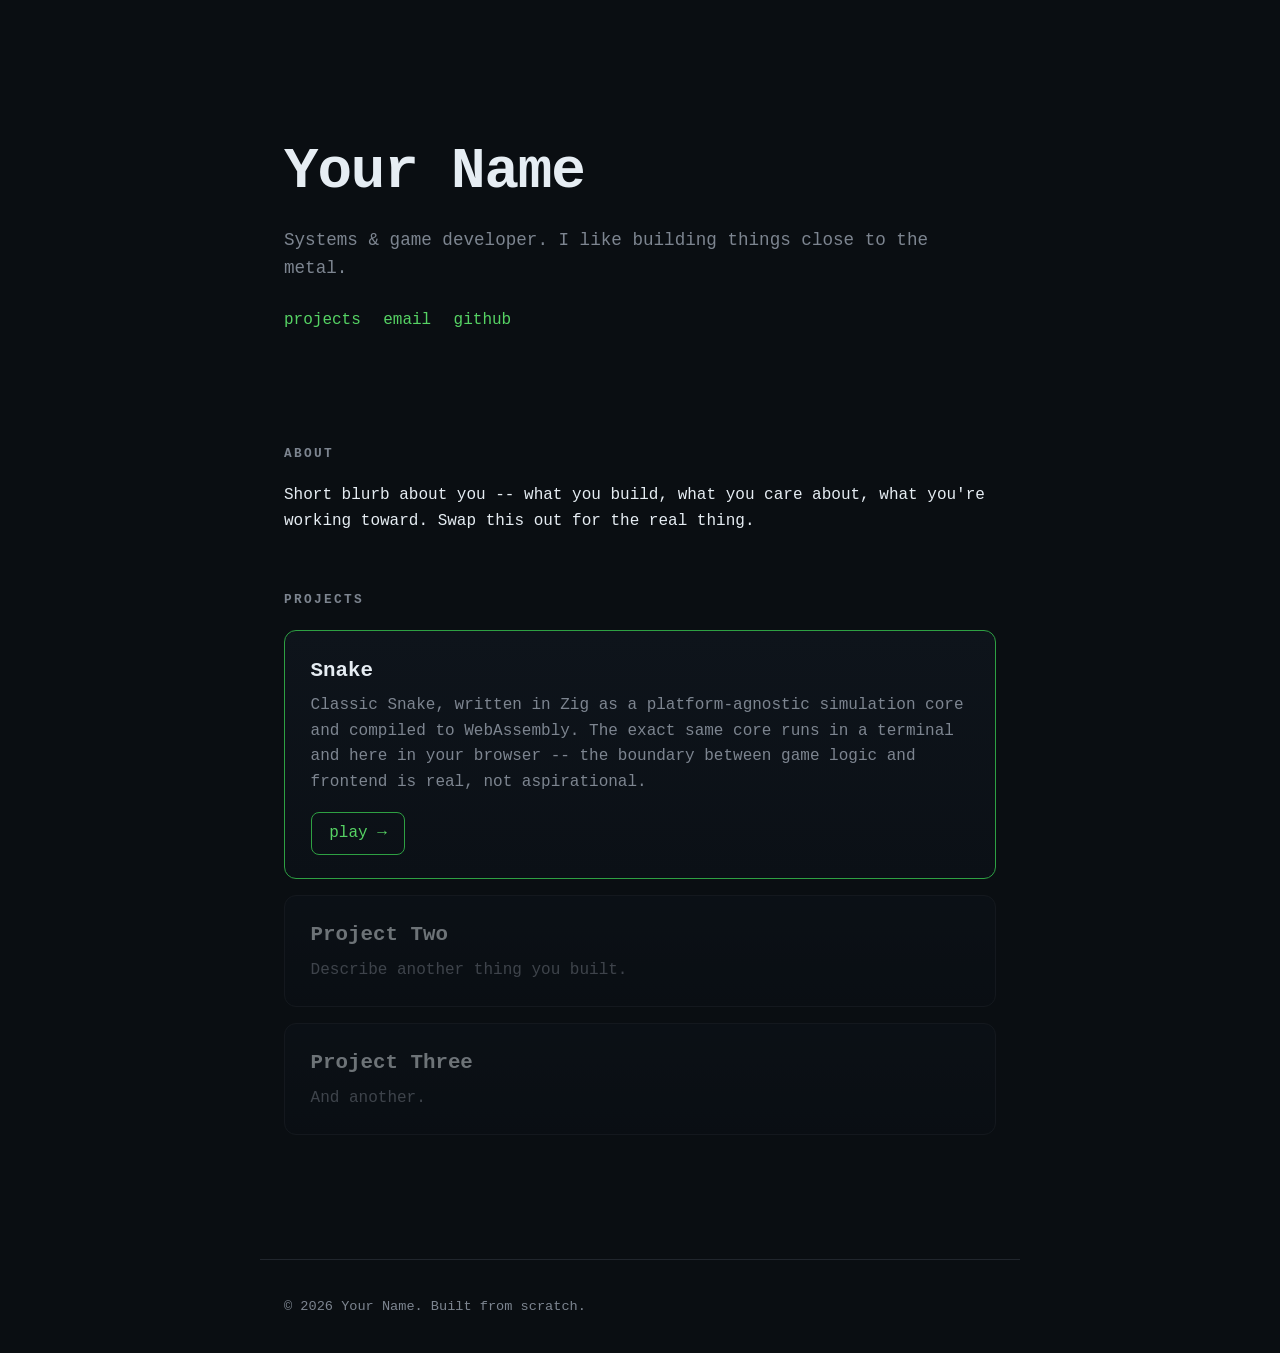
==== web/index.html @ ffa2e4fa "feat(http) built an http server to the web frontend and wasm game" ====
<!doctype html>
<html lang="en">
  <head>
    <meta charset="utf-8" />
    <meta name="viewport" content="width=device-width, initial-scale=1" />
    <title>Your Name -- Portfolio</title>
    <link rel="stylesheet" href="style.css" />
  </head>
  <body>
    <!-- PLACEHOLDER: replace name, tagline, and links with your own. -->
    <header class="hero">
      <h1>Your Name</h1>
      <p class="tagline">
        Systems &amp; game developer. I like building things close to the metal.
      </p>
      <nav class="links">
        <a href="#projects">projects</a>
        <a href="mailto:j.risse14@gmail.com">email</a>
        <a href="https://github.com/ree-see">github</a>
      </nav>
    </header>

    <main>
      <section id="about">
        <h2>about</h2>
        <!-- PLACEHOLDER: your bio. -->
        <p>
          Short blurb about you -- what you build, what you care about, what
          you're working toward. Swap this out for the real thing.
        </p>
      </section>

      <section id="projects">
        <h2>projects</h2>

        <!-- Real project: the Snake game you built. -->
        <article class="project featured">
          <div class="project-text">
            <h3>Snake</h3>
            <p>
              Classic Snake, written in Zig as a platform-agnostic simulation
              core and compiled to WebAssembly. The exact same core runs in a
              terminal and here in your browser -- the boundary between game
              logic and frontend is real, not aspirational.
            </p>
            <a class="play-btn" href="snake.html">play &rarr;</a>
          </div>
        </article>

        <!-- PLACEHOLDER project cards. -->
        <article class="project placeholder">
          <h3>Project Two</h3>
          <p>Describe another thing you built.</p>
        </article>
        <article class="project placeholder">
          <h3>Project Three</h3>
          <p>And another.</p>
        </article>
      </section>
    </main>

    <footer>&copy; <span>2026</span> Your Name. Built from scratch.</footer>
  </body>
</html>
---- web/style.css ----
:root {
  --bg: #0a0e12;
  --panel: #0d1117;
  --ink: #e6edf3;
  --muted: #7d8590;
  --accent: #56d364;
  --accent-dim: #2ea043;
  --danger: #f85149;
  --border: #21262d;
  --mono: "SF Mono", ui-monospace, "Cascadia Code", Menlo, Consolas, monospace;
}

* {
  box-sizing: border-box;
  margin: 0;
  padding: 0;
}

body {
  background: var(--bg);
  color: var(--ink);
  font-family: var(--mono);
  line-height: 1.6;
  -webkit-font-smoothing: antialiased;
}

a {
  color: var(--accent);
  text-decoration: none;
}
a:hover {
  text-decoration: underline;
}

kbd {
  font-family: var(--mono);
  background: #161b22;
  border: 1px solid #30363d;
  border-bottom-width: 2px;
  border-radius: 5px;
  padding: 1px 6px;
  font-size: 0.85em;
  margin: 0 1px;
}

/* ---- landing page ---- */
.hero {
  max-width: 760px;
  margin: 0 auto;
  padding: 14vh 24px 6vh;
}
.hero h1 {
  font-size: clamp(2.4rem, 7vw, 3.6rem);
  letter-spacing: -0.02em;
}
.tagline {
  color: var(--muted);
  font-size: 1.1rem;
  margin-top: 0.5rem;
}
.links {
  margin-top: 1.6rem;
  display: flex;
  gap: 1.4rem;
  flex-wrap: wrap;
}

main {
  max-width: 760px;
  margin: 0 auto;
  padding: 0 24px 12vh;
}
section {
  margin-top: 3.5rem;
}
h2 {
  font-size: 0.8rem;
  text-transform: uppercase;
  letter-spacing: 0.18em;
  color: var(--muted);
  margin-bottom: 1.2rem;
}

.project {
  border: 1px solid var(--border);
  border-radius: 12px;
  padding: 1.4rem 1.6rem;
  margin-bottom: 1rem;
  background: linear-gradient(180deg, #0e141b, #0b1016);
}
.project h3 {
  font-size: 1.3rem;
  margin-bottom: 0.4rem;
}
.project p {
  color: var(--muted);
}
.project.featured {
  border-color: var(--accent-dim);
}
.play-btn {
  display: inline-block;
  margin-top: 1rem;
  padding: 0.5rem 1.1rem;
  border: 1px solid var(--accent-dim);
  border-radius: 8px;
  color: var(--accent);
}
.play-btn:hover {
  background: var(--accent-dim);
  color: #04130a;
  text-decoration: none;
}
.project.placeholder {
  opacity: 0.45;
}

footer {
  max-width: 760px;
  margin: 0 auto;
  padding: 4vh 24px;
  color: var(--muted);
  border-top: 1px solid var(--border);
  font-size: 0.85rem;
}

/* ---- game page ---- */
.game-page {
  display: flex;
  flex-direction: column;
  min-height: 100vh;
}
.topbar {
  display: flex;
  justify-content: space-between;
  align-items: center;
  padding: 1rem 1.4rem;
  border-bottom: 1px solid var(--border);
}
.back {
  color: var(--muted);
}
.score-box {
  color: var(--muted);
}
.score-box span {
  color: var(--accent);
  font-size: 1.2rem;
}
.stage {
  flex: 1;
  display: flex;
  flex-direction: column;
  align-items: center;
  justify-content: center;
  gap: 1rem;
  padding: 2rem 1rem;
}
.board-wrap {
  position: relative;
  width: min(880px, 100%);
}
#board {
  display: block;
  width: 100%;
  height: auto;
  background: var(--panel);
  border: 1px solid var(--border);
  border-radius: 8px;
  image-rendering: pixelated;
  outline: none;
}
#board:focus {
  border-color: var(--accent-dim);
}
.overlay {
  position: absolute;
  inset: 0;
  display: flex;
  align-items: center;
  justify-content: center;
  background: rgba(5, 8, 11, 0.78);
  border-radius: 8px;
}
.overlay.hidden {
  display: none;
}
.overlay-card {
  text-align: center;
}
.overlay-card h2 {
  color: var(--danger);
  font-size: 1.6rem;
  letter-spacing: 0;
  text-transform: none;
  margin-bottom: 0.6rem;
}
.hint,
.caption {
  color: var(--muted);
  font-size: 0.9rem;
  text-align: center;
}
.caption {
  opacity: 0.6;
  font-size: 0.8rem;
}
.error {
  color: var(--danger);
  font-size: 0.9rem;
}
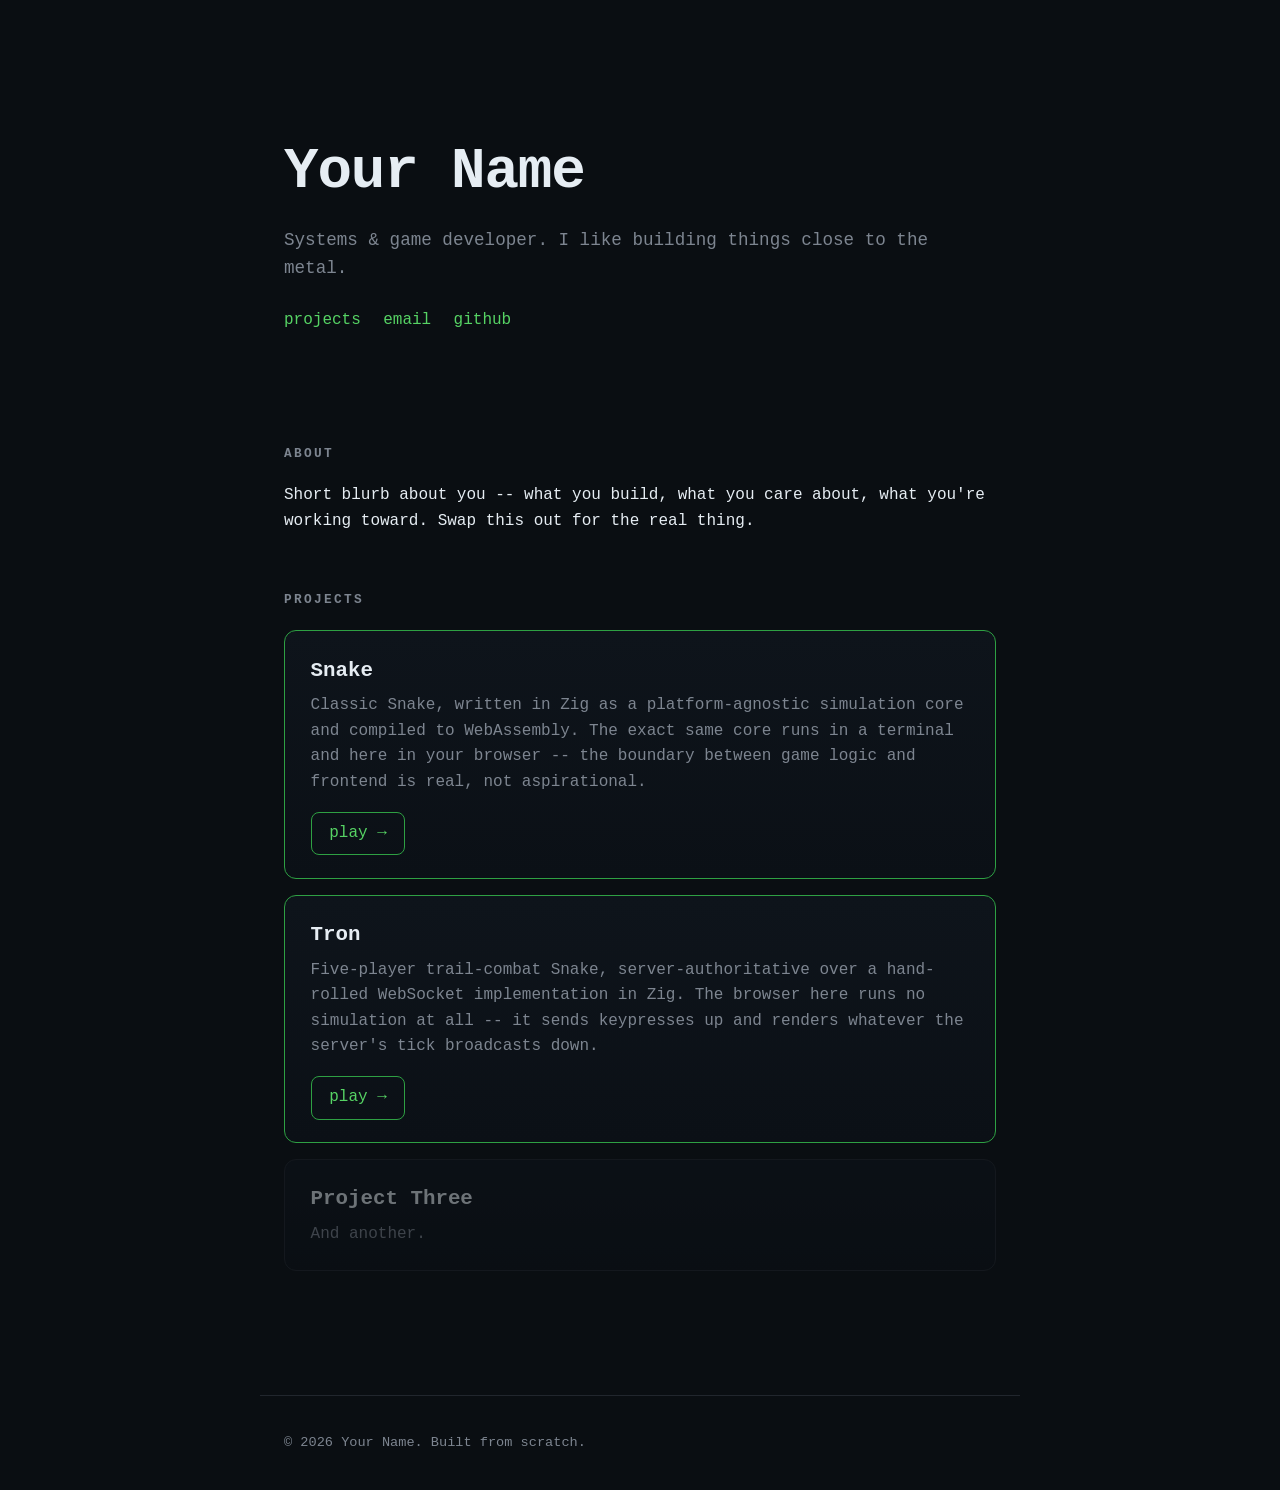
==== commit da6b2a5e: "had claude update the web client to implement the tron game" ====
--- a/web/index.html
+++ b/web/index.html
@@ -47,11 +47,21 @@
           </div>
         </article>
 
-        <!-- PLACEHOLDER project cards. -->
-        <article class="project placeholder">
-          <h3>Project Two</h3>
-          <p>Describe another thing you built.</p>
+        <!-- Real project: the Tron multiplayer variant. -->
+        <article class="project featured">
+          <div class="project-text">
+            <h3>Tron</h3>
+            <p>
+              Five-player trail-combat Snake, server-authoritative over a
+              hand-rolled WebSocket implementation in Zig. The browser here
+              runs no simulation at all -- it sends keypresses up and renders
+              whatever the server's tick broadcasts down.
+            </p>
+            <a class="play-btn" href="tron.html">play &rarr;</a>
+          </div>
         </article>
+
+        <!-- PLACEHOLDER project card. -->
         <article class="project placeholder">
           <h3>Project Three</h3>
           <p>And another.</p>
--- a/web/style.css
+++ b/web/style.css
@@ -195,6 +195,9 @@
   text-transform: none;
   margin-bottom: 0.6rem;
 }
+.overlay-card.info h2 {
+  color: var(--accent);
+}
 .hint,
 .caption {
   color: var(--muted);
